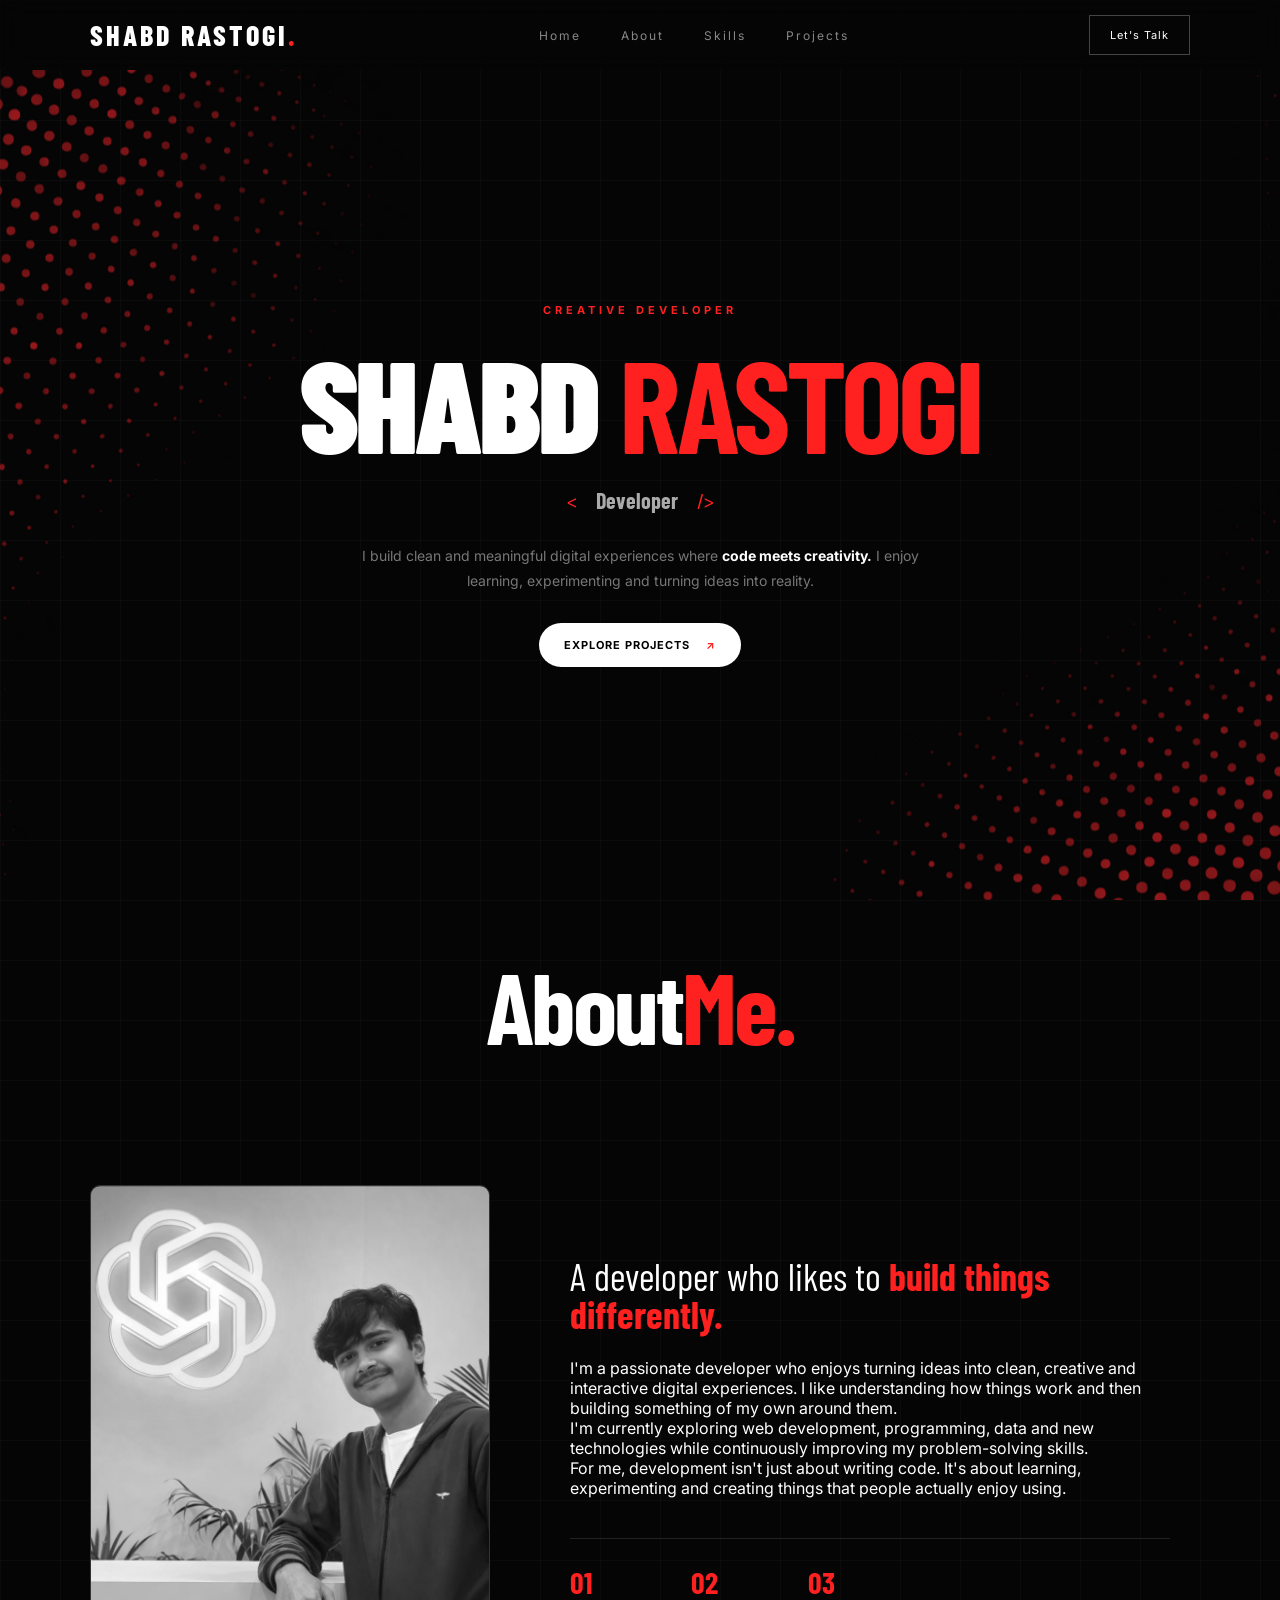
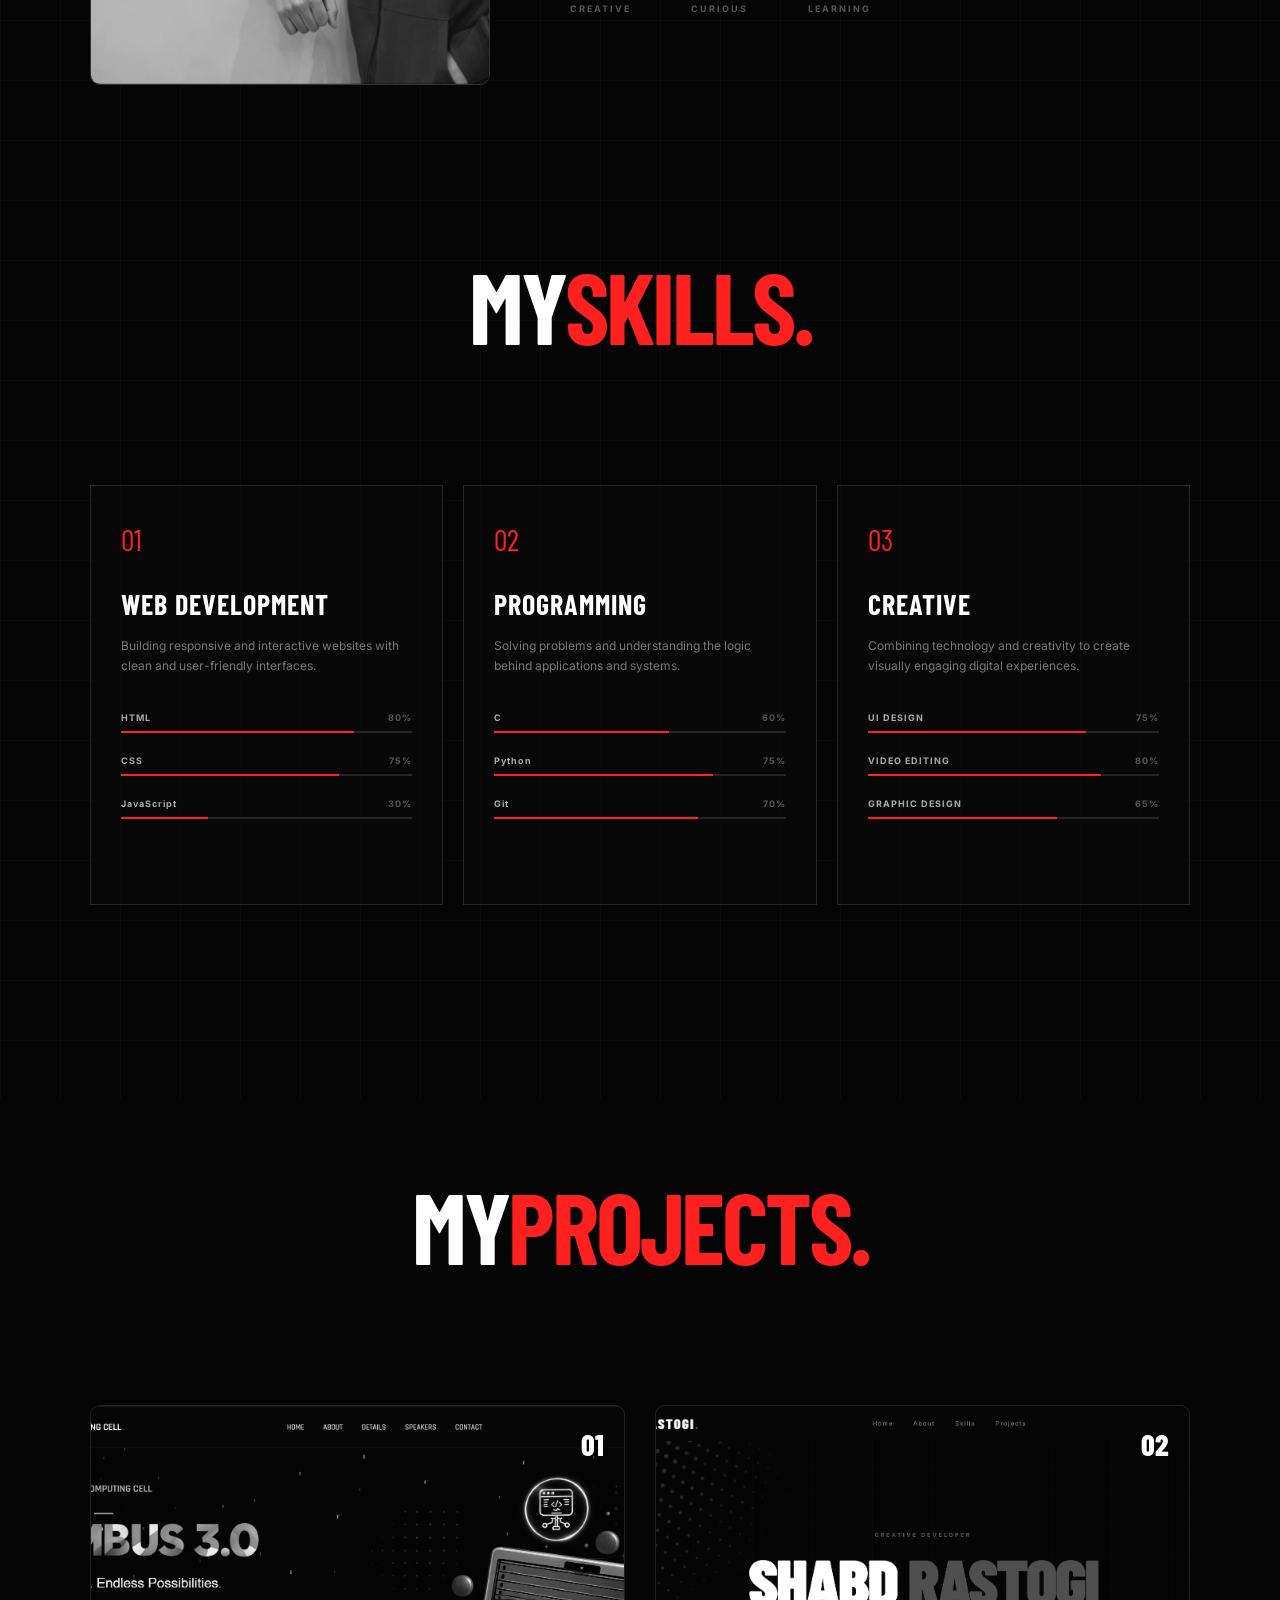
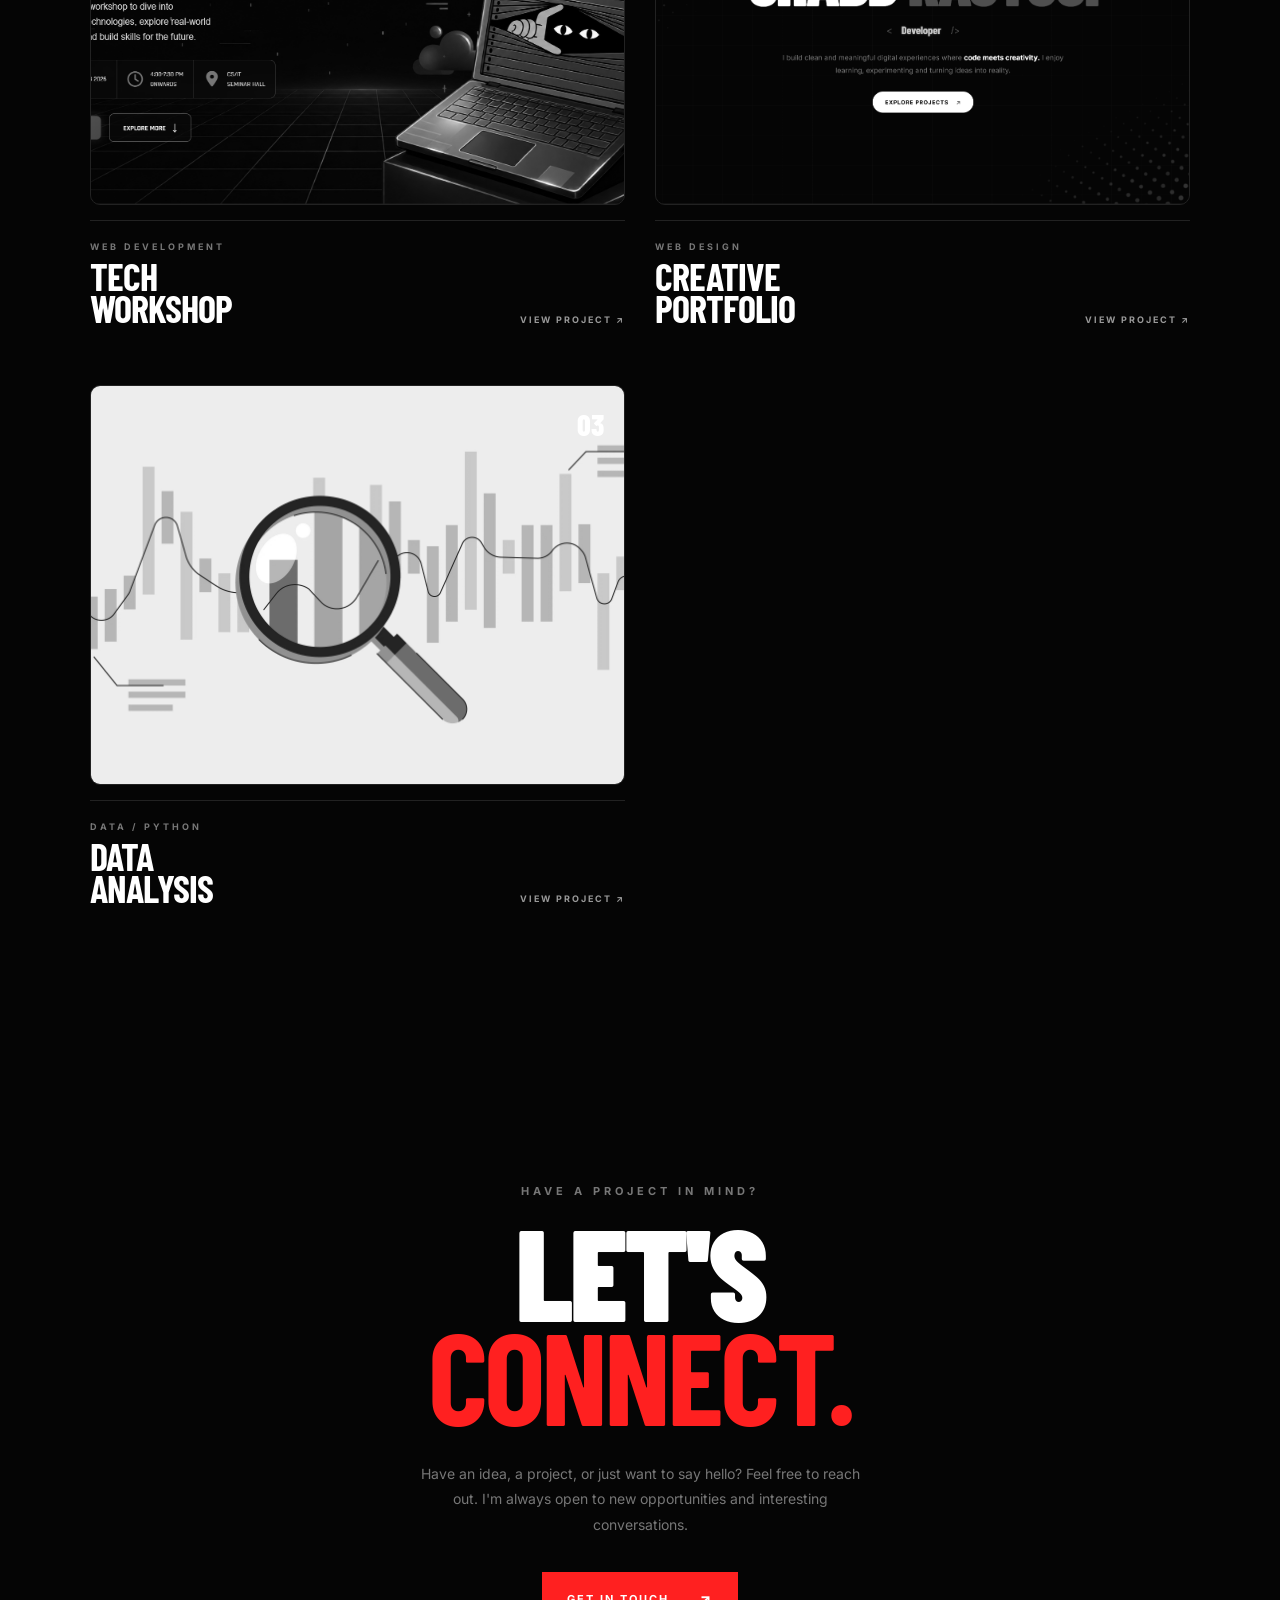
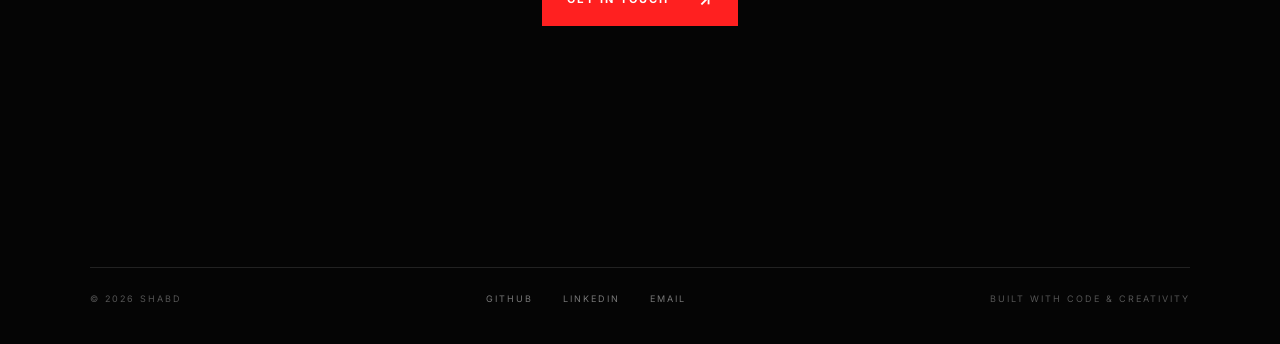
==== index.html @ fca414eb "Fix index filename" ====
<!doctype html>
<html lang="en">
  <head>
    <meta charset="UTF-8" />
    <meta name="viewport" content="width=device-width, initial-scale=1.0" />
    <title>Shabd | Portfolio</title>
    <link rel="preconnect" href="https://fonts.googleapis.com" />
    <link rel="preconnect" href="https://fonts.gstatic.com" crossorigin />
    <link
      href="https://fonts.googleapis.com/css2?family=Barlow+Condensed:wght@400;500;600;700;800;900&family=Inter:wght@400;500;600;700&display=swap"
      rel="stylesheet"
    />
    <link rel="stylesheet" href="style.css" />
  </head>
  <body>
    <header class="navbar">
      <a href="#" class="logo">SHABD RASTOGI<span>.</span></a>

      <nav>
        <a href="#">Home</a>
        <a href="#about">About</a>
        <a href="#skills">Skills</a>
        <a href="#projects">Projects</a>
      </nav>

      <a href="#connect" class="nav-connect-btn">Let's Talk</a>
    </header>

    <section class="hero-section">
      <div class="hero-content">
          <p class="hero-label">CREATIVE DEVELOPER</p>

          <h1>SHABD <b>RASTOGI</b></h1>

          <p class="hero-role">
              <span><</span>
              <b>Developer</b>
              <span>/></span>
          </p>

          <p class="hero-description">
              I build clean and meaningful digital experiences
              where <b>code meets creativity.</b>
              I enjoy learning, experimenting and turning ideas into reality.
          </p>

          <a href="#projects" class="hero-btn">
              EXPLORE PROJECTS
              <span>↗</span>
          </a>
      </div>
    </section>
    <section class="about-section" id="about">
      <div class="section-header">
        <h2>About<br /><b>Me.</b></h2>
      </div>
      <div class="about-content">
        <div class="about-image">
          <img src="./Images/aboutimg.jpeg" alt="About Me" />
        </div>
        <div class="about-text">
          <p class="about-heading">
            A developer who likes to
            <b>build things differently.</b>
          </p>

          <p>
            I'm a passionate developer who enjoys turning ideas into clean,
            creative and interactive digital experiences. I like understanding
            how things work and then building something of my own around them.
          </p>
          <p>
            I'm currently exploring web development, programming, data and new
            technologies while continuously improving my problem-solving skills.
          </p>
          <p>
            For me, development isn't just about writing code. It's about
            learning, experimenting and creating things that people actually
            enjoy using.
          </p>
          <div class="about-personality">
            <div>
              <h3>01</h3>
              <p>CREATIVE</p>
            </div>

            <div>
              <h3>02</h3>
              <p>CURIOUS</p>
            </div>
            <div>
              <h3>03</h3>
              <p>LEARNING</p>
            </div>
          </div>
        </div>
      </div>
    </section>
    <section class="skills-section" id="skills">
      <div class="section-header">
        <h2>MY<b>SKILLS.</b></h2>
      </div>

      <div class="skills-content">
        <div class="skill-card">
          <div class="skill-number">01</div>
          <h3>WEB DEVELOPMENT</h3>
          <p>
            Building responsive and interactive websites with clean and
            user-friendly interfaces.
          </p>

          <div class="skill">
            <div class="skill-name">
              <span>HTML</span>
              <span>80%</span>
            </div>
            <div class="skill-line">
              <span style="width: 80%"></span>
            </div>
          </div>

          <div class="skill">
            <div class="skill-name">
              <span>CSS</span>
              <span>75%</span>
            </div>
            <div class="skill-line">
              <span style="width: 75%"></span>
            </div>
          </div>

          <div class="skill">
            <div class="skill-name">
              <span>JavaScript</span>
              <span>30%</span>
            </div>
            <div class="skill-line">
              <span style="width: 30%"></span>
            </div>
          </div>
        </div>

        <div class="skill-card">
          <div class="skill-number">02</div>
          <h3>PROGRAMMING</h3>
          <p>
            Solving problems and understanding the logic behind applications and
            systems.
          </p>

          <div class="skill">
            <div class="skill-name">
              <span>C</span>
              <span>60%</span>
            </div>
            <div class="skill-line">
              <span style="width: 60%"></span>
            </div>
          </div>

          <div class="skill">
            <div class="skill-name">
              <span>Python</span>
              <span>75%</span>
            </div>
            <div class="skill-line">
              <span style="width: 75%"></span>
            </div>
          </div>

          <div class="skill">
            <div class="skill-name">
              <span>Git</span>
              <span>70%</span>
            </div>
            <div class="skill-line">
              <span style="width: 70%"></span>
            </div>
          </div>
        </div>

        <div class="skill-card">
          <div class="skill-number">03</div>
          <h3>CREATIVE</h3>
          <p>
            Combining technology and creativity to create visually engaging
            digital experiences.
          </p>

          <div class="skill">
            <div class="skill-name">
              <span>UI DESIGN</span>
              <span>75%</span>
            </div>
            <div class="skill-line">
              <span style="width: 75%"></span>
            </div>
          </div>

          <div class="skill">
            <div class="skill-name">
              <span>VIDEO EDITING</span>
              <span>80%</span>
            </div>
            <div class="skill-line">
              <span style="width: 80%"></span>
            </div>
          </div>

          <div class="skill">
            <div class="skill-name">
              <span>GRAPHIC DESIGN</span>
              <span>65%</span>
            </div>
            <div class="skill-line">
              <span style="width: 65%"></span>
            </div>
          </div>
        </div>
      </div>
    </section>

    <section class="projects-section" id="projects">
      <div class="section-header">
        <h2>MY<br /><b>PROJECTS.</b></h2>
      </div>

      <div class="projects-content">
        <div class="project-card">
          <div class="project-image">
            <img src="./Images/tech-workshop.png" alt="Project 1" />
            <span>01</span>
          </div>
          <div class="project-info">
            <div>
              <p>WEB DEVELOPMENT</p>
              <h3>TECH<br />WORKSHOP</h3>
            </div>
            <a
              href="https://github.com/ShabdRastogi/NimbusLandingPage"
              target="_blank"
              >VIEW PROJECT ↗</a
            >
          </div>
        </div>

        <div class="project-card">
          <div class="project-image">
            <img src="./Images/Portfolio-website.png" alt="Project 2" />
            <span>02</span>
          </div>
          <div class="project-info">
            <div>
              <p>WEB DESIGN</p>
              <h3>CREATIVE<br />PORTFOLIO</h3>
            </div>
            <a
              href="https://github.com/ShabdRastogi/Portfolio-Landing-Page/tree/main"
              target="_blank"
              >VIEW PROJECT ↗</a
            >
          </div>
        </div>

        <div class="project-card">
          <div class="project-image">
            <img src="./Images/data-analysis.webp" alt="Project 3" />
            <span>03</span>
          </div>
          <div class="project-info">
            <div>
              <p>DATA / PYTHON</p>
              <h3>DATA<br />ANALYSIS</h3>
            </div>
            <a
              href="https://github.com/ShabdRastogi/titanic_dataset_analysis"
              target="_blank"
              >VIEW PROJECT ↗</a
            >
          </div>
        </div>
      </div>
    </section>
    <footer class="connect-section" id="connect">
      <div class="connect-content">
        <p class="connect-small">
          <span></span>
          HAVE A PROJECT IN MIND?
        </p>

        <h2>
          LET'S<br />
          <b>CONNECT.</b>
        </h2>

        <p class="connect-description">
          Have an idea, a project, or just want to say hello? Feel free to reach
          out. I'm always open to new opportunities and interesting
          conversations.
        </p>

        <a href="mailto:yourmail@gmail.com" class="connect-btn">
          GET IN TOUCH
          <span>↗</span>
        </a>
      </div>
      <div class="connect-footer">
        <p>© 2026 SHABD</p>

        <div>
          <a
            href="https://github.com/shabdrastogi"
            target="_blank"
            rel="noopener noreferrer"
            >GITHUB</a
          >
          <a
            href="https://www.linkedin.com/shabdrastogi"
            target="_blank"
            rel="noopener noreferrer"
            >LINKEDIN</a
          >
          <a href="mailto:shabdrastogi76@gmail.com">EMAIL</a>
        </div>

        <p>BUILT WITH CODE & CREATIVITY</p>
      </div>
    </footer>
  </body>
</html>
---- style.css ----
* {
    margin: 0;
    padding: 0;
    box-sizing: border-box;
    scroll-behavior: smooth;
}

body {
    
    color: white;
    font-family: "Inter", sans-serif;
    background-color: #050505;
    background-image:
        linear-gradient(rgba(255, 255, 255, 0.025) 1px, transparent 1px),
        linear-gradient(90deg, rgba(255, 255, 255, 0.025) 1px, transparent 1px);
    background-size: 60px 60px;
}


a {
    text-decoration: none;
    color: white;
}

.navbar {
    width: 100%;
    height: 70px;
    padding: 0 7%;
    display: flex;
    align-items: center;
    justify-content: space-between;
    position:sticky;
    top: 0;
    left: 0;
    z-index: 10;
    background-color: rgba(5, 5, 5, 0.6);
    backdrop-filter: blur(12px);
}

.logo {
    color: white;
    font-family: "Barlow Condensed", sans-serif;
    font-size: 28px;
    font-weight: 800;
    letter-spacing: 3px;
    transition: 0.2s;
}

.logo:hover {
    color: #ff2020;
    transform: scale(1.02);
}

.logo span {
    color: #ff2020;
    transform: scale(1.02);
    transition: 0.2s;
}


.logo:hover span {
    color: white;
    transform: scale(1.02);
}

nav {
    display: flex;
    gap: 40px;
}

nav a {
    color: #888;
    font-size: 12px;
    letter-spacing: 2px;
    transition: 0.3s;
}

nav a:hover{
    color: white;
}

.nav-connect-btn {
    padding: 12px 20px;
    border: 1px solid #444;
    font-size: 11px;
    letter-spacing: 1px;
    transition: 0.3s;
}

.nav-connect-btn:hover {
    background-color: #ff2020;
    border-color: #ff2020;
}

.hero-section {
    height: calc(100vh - 70px);
    min-height: 600px;
    display: flex;
    align-items: center;
    justify-content: center;
    text-align: center;
    background-image: url('./Images/background-dotted.png');
    background-position: center;
}

.hero-content {
    width: 90%;
    max-width: 900px;
}

.hero-label {
    color: #ff2020;
    font-size: 11px;
    font-weight: bold;
    letter-spacing: 4px;
    margin-bottom: 20px;
}

.hero-content h1 {
    font-family: "Barlow Condensed", sans-serif;
    font-size: 130px;
    font-weight: 900;
    line-height: 1;
    letter-spacing: -4px;
    color: white;
}
.hero-content h1 b {
    color: #ff2020;
}
.hero-role {
    margin-top: 20px;
    color: #aaa;
    font-family: "Barlow Condensed", sans-serif;
    font-size: 22px;
}

.hero-role span {
    color: #ff2020;
    margin: 0 15px;
}

.hero-description {
    max-width: 600px;
    margin: 30px auto 0;
    color: #777;
    font-size: 14px;
    line-height: 1.8;
}

.hero-description b {
    color: white;
}

.hero-btn {
    display: inline-block;
    margin-top: 30px;
    padding: 15px 25px;
    background-color: white;
    color: black;
    border-radius: 25px;
    font-size: 11px;
    font-weight: bold;
    letter-spacing: 1px;
    transition: 0.3s;
}

.hero-btn span {
    margin-left: 12px;
    color: #ff2020;
}

.hero-btn:hover {
    background-color: #ff2020;
    color: white;
    transform: translateY(-3px);
}

.hero-btn:hover span {
    color: white;
}

.section-header {
    position: relative;
    z-index: 2;
    margin-bottom: 70px;
    display: flex;
    align-items: center;
    justify-content: center;
    top: -70px;

}
.section-header p {
    color: #888;
    font-size: 10px;
    font-weight: bold;
    letter-spacing: 4px;
    
    gap: 12px;
}
.section-header h2 {
    font-family: "Barlow Condensed", sans-serif;
    font-size: 100px;
    line-height: 0.8;
    margin-top: 15px;
    letter-spacing: -3px;
    display: flex;
    justify-content: center;
    align-items: space-around;
}

.section-header h2 b {
    color: #ff2020;
}
.about-section {
    
    height: 100vh;
    padding: 120px 7%;
    position: relative;
    overflow: hidden;
}





.about-content {
    max-width: 1100px;
    margin: 0 auto;
    display: flex;
    align-items: center;
    gap: 80px;
    position: relative;
    z-index: 2;
    

}

.about-image {
    width: 400px;
    height: 500px;
    flex-shrink: 0;
    overflow: hidden;
    border: 1px solid #333;
    border-radius: 10px;
}

.about-image img {
    width: 100%;
    height: 100%;
    object-fit: cover;
    
    filter: grayscale(100%);
    transition: 0.5s;
}

.about-image img:hover {
    filter: grayscale(0%);
    
    transform: scale(1.03);
}

.about-text {
    max-width: 600px;
}

.about-heading {
    color: white;
    font-family: "Barlow Condensed", sans-serif;
    font-size: 38px;
    line-height: 1;
    margin-bottom: 25px;
}

.about-heading b {
    color: #ff2020;
}
.about-personality {
    display: flex;
    gap: 60px;
    margin-top: 40px;
    padding-top: 25px;
    border-top: 1px solid #222;
}

.about-personality h3 {
    color: #ff2020;
    font-family: "Barlow Condensed", sans-serif;
    font-size: 30px;
}

.about-personality p {
    color: #555;
    font-size: 9px;
    font-weight: bold;
    letter-spacing: 2px;
    margin-top: 3px;
}

.skills-section {
    min-height: 100vh;
    padding: 120px 7%;
    position: relative;
    overflow: hidden;
}
.skills-content {
    max-width: 1200px;
    margin: 0 auto;
    display: grid;
    grid-template-columns: repeat(3, 1fr);
    gap: 20px;
    position: relative;
    z-index: 2;
}

.skill-card {
    min-height: 420px;
    padding: 35px 30px;
    border: 1px solid #252525;
    background-color: rgba(10, 10, 10, 0.7);
    transition: 0.3s;
}

.skill-card:hover {
    border-color: #ff2020;
    transform: translateY(-8px);
}

.skill-number {
    color: #ff2020;
    font-family: "Barlow Condensed", sans-serif;
    font-size: 30px;
    margin-bottom: 30px;
}

.skill-card h3 {
    font-family: "Barlow Condensed", sans-serif;
    font-size: 28px;
    letter-spacing: 1px;
    margin-bottom: 15px;
}

.skill-card p {
    color: #777;
    font-size: 12px;
    line-height: 1.7;
    margin-bottom: 35px;
}

.skill {
    margin-bottom: 22px;
}

.skill-name {
    display: flex;
    justify-content: space-between;
    color: #aaa;
    font-size: 9px;
    font-weight: bold;
    letter-spacing: 1px;
    margin-bottom: 8px;
}

.skill-name span:last-child {
    color: #555;
}

.skill-line {
    width: 100%;
    height: 2px;
    background-color: #252525;
}

.skill-line span {
    display: block;
    height: 100%;
    background-color: #ff2020;
}
.projects-section {
    min-height: 100vh;
    padding: 140px 7%;
    position: relative;
    overflow: hidden;
    background-color: #050505;
}

.projects-content {
    position: relative;
    z-index: 1;
    display: grid;
    grid-template-columns: repeat(2, 1fr);
    gap: 60px 30px;
}

.project-card {
    position: relative;
}

.project-image {
    height: 400px;
    position: relative;
    overflow: hidden;
    background-color: #111;
    border: 1px solid #222;
    border-radius: 10px;
}

.project-image img {
    width: 100%;
    height: 100%;
    object-fit: cover;
    filter: grayscale(100%);
    transition: 0.5s;
}

.project-image span {
    position: absolute;
    top: 20px;
    right: 20px;
    color: white;
    font-family: "Barlow Condensed", sans-serif;
    font-size: 30px;
    font-weight: 800;
    z-index: 2;
}

.project-card:hover .project-image img {
    filter: grayscale(0%);
    transform: scale(1.05);
}

.project-card:hover .project-image {
    border-color: #ff2020;
}

.project-info {
    display: flex;
    justify-content: space-between;
    align-items: flex-end;
    padding-top: 20px;
    border-top: 1px solid #222;
    margin-top: 15px;
}

.project-info p {
    color: #777;
    font-size: 9px;
    font-weight: bold;
    letter-spacing: 3px;
    margin-bottom: 8px;
}

.project-info h3 {
    font-family: "Barlow Condensed", sans-serif;
    font-size: 38px;
    line-height: 0.85;
    letter-spacing: -1px;
}

.project-info a {
    color: #999;
    font-size: 9px;
    font-weight: bold;
    letter-spacing: 2px;
    transition: 0.3s;
}

.project-info a:hover {
    color: #ff2020;
}

.connect-section {
    min-height: 100vh;
    padding: 140px 7% 40px;
    position: relative;
    overflow: hidden;
    background-color: #050505;
    display: flex;
    flex-direction: column;
    justify-content: space-between;
    align-items: center;
    text-align: center;
}

.connect-content {
    position: relative;
    z-index: 2;
    max-width: 800px;
}

.connect-small {
    color: #777;
    font-size: 11px;
    font-weight: bold;
    letter-spacing: 4px;
    margin-bottom: 20px;
}



.connect-content h2 {
    font-family: "Barlow Condensed", sans-serif;
    font-size: 130px;
    font-weight: 900;
    line-height: 0.8;
    letter-spacing: -4px;
}

.connect-content h2 b {
    color: #ff2020;
}

.connect-description {
    width: 450px;
    color: #777;
    font-size: 14px;
    line-height: 1.8;
    margin-top: 35px;
}

.connect-btn {
    display: inline-flex;
    align-items: center;
    margin-top: 35px;
    padding: 17px 25px;
    background-color: #ff2020;
    color: white;
    font-size: 11px;
    font-weight: bold;
    letter-spacing: 2px;
    transition: 0.3s;
}

.connect-btn span {
    margin-left: 30px;
    font-size: 16px;
}

.connect-btn:hover {
    background-color: white;
    color: black;
    transform: translateY(-5px);
}
.connect-footer {
    width: 100%;
    position: relative;
    z-index: 2;
    display: flex;
    justify-content: space-between;
    align-items: center;
    padding-top: 25px;
    border-top: 1px solid #222;
    color: #555;
    font-size: 9px;
    letter-spacing: 2px;
}

.connect-footer div {
    display: flex;
    gap: 30px;
}

.connect-footer a {
    color: #777;
    transition: 0.3s;
}

.connect-footer a:hover {
    color: #ff2020;
}



@media (max-width: 1000px) {
    .navbar {
        padding: 0 5%;
    }

    nav {
        gap: 20px;
    }

    .hero-content h1 {
        font-size: 100px;
    }

    .about-content {
        gap: 40px;
    }

    .about-image {
        width: 320px;
        height: 430px;
    }

    .skills-content {
        grid-template-columns: repeat(2, 1fr);
    }

    .skill-card:last-child {
        grid-column: 1 / 3;
    }

    .project-image {
        height: 350px;
    }

    .connect-content h2 {
        font-size: 100px;
    }
}

@media (max-width: 750px) {
    .navbar {
        height: 65px;
        padding: 0 5%;
    }

    .logo {
        font-size: 22px;
        letter-spacing: 2px;
    }

    nav {
        display: none;
    }

    .nav-connect-btn {
        padding: 10px 15px;
    }

    .hero-section {
        height: calc(100vh - 65px);
        min-height: 550px;
        padding: 40px 20px;
    }

    .hero-content {
        width: 100%;
    }

    .hero-label {
        font-size: 9px;
        letter-spacing: 3px;
    }

    .hero-content h1 {
        font-size: 75px;
        letter-spacing: -3px;
    }

    .hero-role {
        font-size: 19px;
    }

    .hero-role span {
        margin: 0 8px;
    }

    .hero-description {
        width: 90%;
        font-size: 12px;
    }

    .section-header {
        top: 0;
        margin-bottom: 50px;
    }

    .section-header h2 {
        font-size: 70px;
    }

    .about-section {
        height: auto;
        min-height: 100vh;
        padding: 100px 7%;
    }

    .about-content {
        flex-direction: column;
        gap: 40px;
    }

    .about-image {
        width: 100%;
        max-width: 450px;
        height: 400px;
    }

    .about-text {
        width: 100%;
    }

    .about-heading {
        font-size: 32px;
    }

    .about-personality {
        gap: 40px;
    }

    .skills-section {
        min-height: auto;
        padding: 100px 7%;
    }

    .skills-content {
        grid-template-columns: 1fr;
    }

    .skill-card:last-child {
        grid-column: auto;
    }

    .skill-card {
        min-height: auto;
    }

    .projects-section {
        min-height: auto;
        padding: 100px 7%;
    }

    .projects-content {
        grid-template-columns: 1fr;
        gap: 50px;
    }

    .project-image {
        height: 350px;
    }

    .project-info {
        flex-direction: column;
        align-items: flex-start;
        gap: 20px;
    }

    .connect-section {
        min-height: 100vh;
        padding: 100px 7% 30px;
    }

    .connect-content {
        width: 100%;
    }

    .connect-content h2 {
        font-size: 80px;
    }

    .connect-description {
        width: 100%;
        max-width: 500px;
    }

    .connect-footer {
        width: 100%;
        flex-direction: column;
        align-items: flex-start;
        gap: 20px;
    }

    .connect-footer div {
        gap: 20px;
    }
}

@media (max-width: 500px) {
    body {
        background-size: 45px 45px;
    }

    .navbar {
        height: 60px;
    }

    .logo {
        font-size: 19px;
    }

    .nav-connect-btn {
        padding: 9px 12px;
        font-size: 9px;
    }

    .hero-section {
        height: calc(100vh - 60px);
        min-height: 500px;
        padding: 30px 15px;
    }

    .hero-label {
        font-size: 8px;
        letter-spacing: 2px;
    }

    .hero-content h1 {
        font-size: 55px;
        letter-spacing: -2px;
    }

    .hero-role {
        font-size: 17px;
    }

    .hero-description {
        font-size: 11px;
        line-height: 1.7;
    }

    .hero-btn {
        padding: 14px 20px;
        font-size: 10px;
    }

    .section-header h2 {
        font-size: 55px;
    }

    .section-header {
        margin-bottom: 40px;
    }

    .about-section,
    .skills-section,
    .projects-section {
        padding: 80px 6%;
    }

    .about-image {
        height: 330px;
    }

    .about-heading {
        font-size: 28px;
    }

    .about-text p {
        font-size: 12px;
        line-height: 1.8;
    }

    .about-personality {
        gap: 25px;
    }

    .skill-card {
        padding: 30px 25px;
    }

    .skill-card h3 {
        font-size: 25px;
    }

    .project-image {
        height: 280px;
    }

    .project-info h3 {
        font-size: 32px;
    }

    .connect-section {
        padding: 80px 6% 25px;
    }

    .connect-content h2 {
        font-size: 60px;
        letter-spacing: -2px;
    }

    .connect-description {
        font-size: 12px;
    }

    .connect-footer {
        font-size: 8px;
    }

    .connect-footer div {
        gap: 15px;
    }
}

.hero-role b {
    color: #aaa;
    animation: developerGlow 2s ease-in-out infinite;
}

@keyframes developerGlow {
    0%, 100% {
        color: #aaa;
        text-shadow: none;
    }
    50% {
        color: white;
        text-shadow: 0 0 12px rgba(254, 253, 253, 0.6);
    }
}
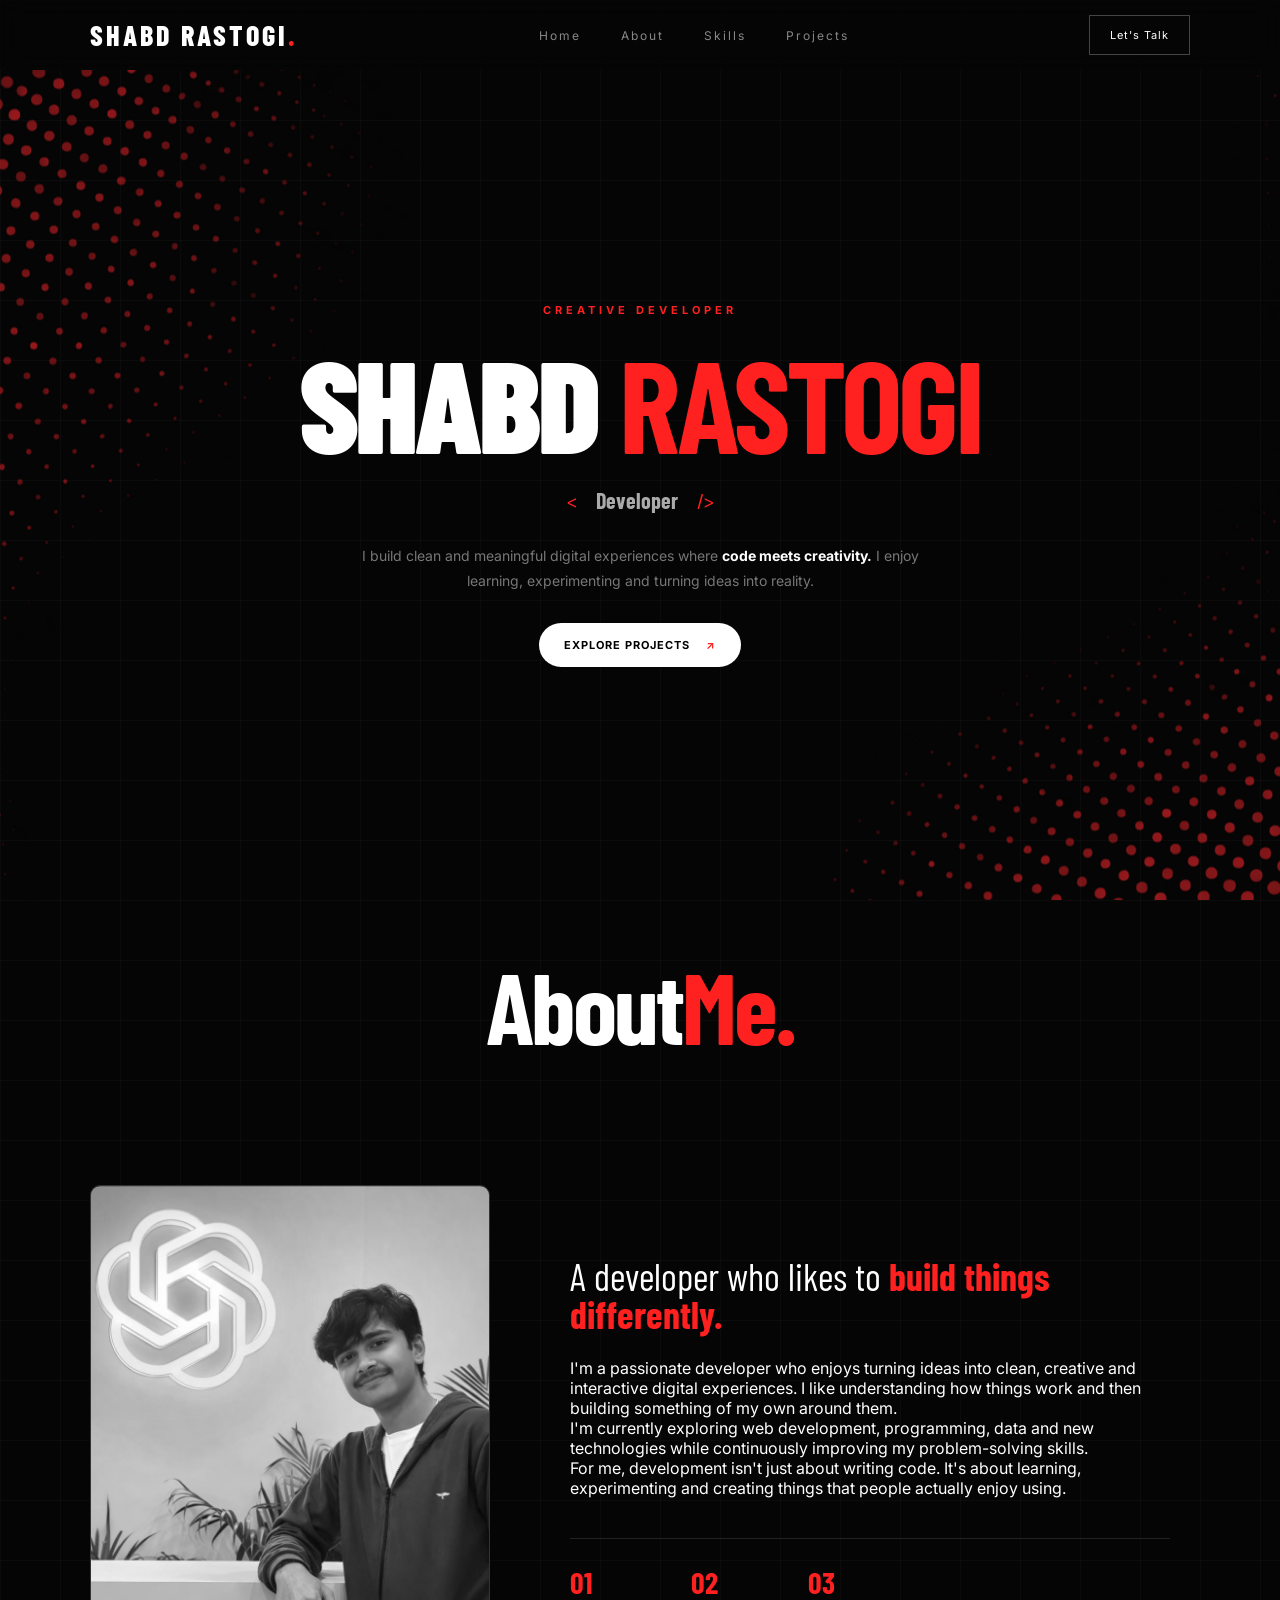
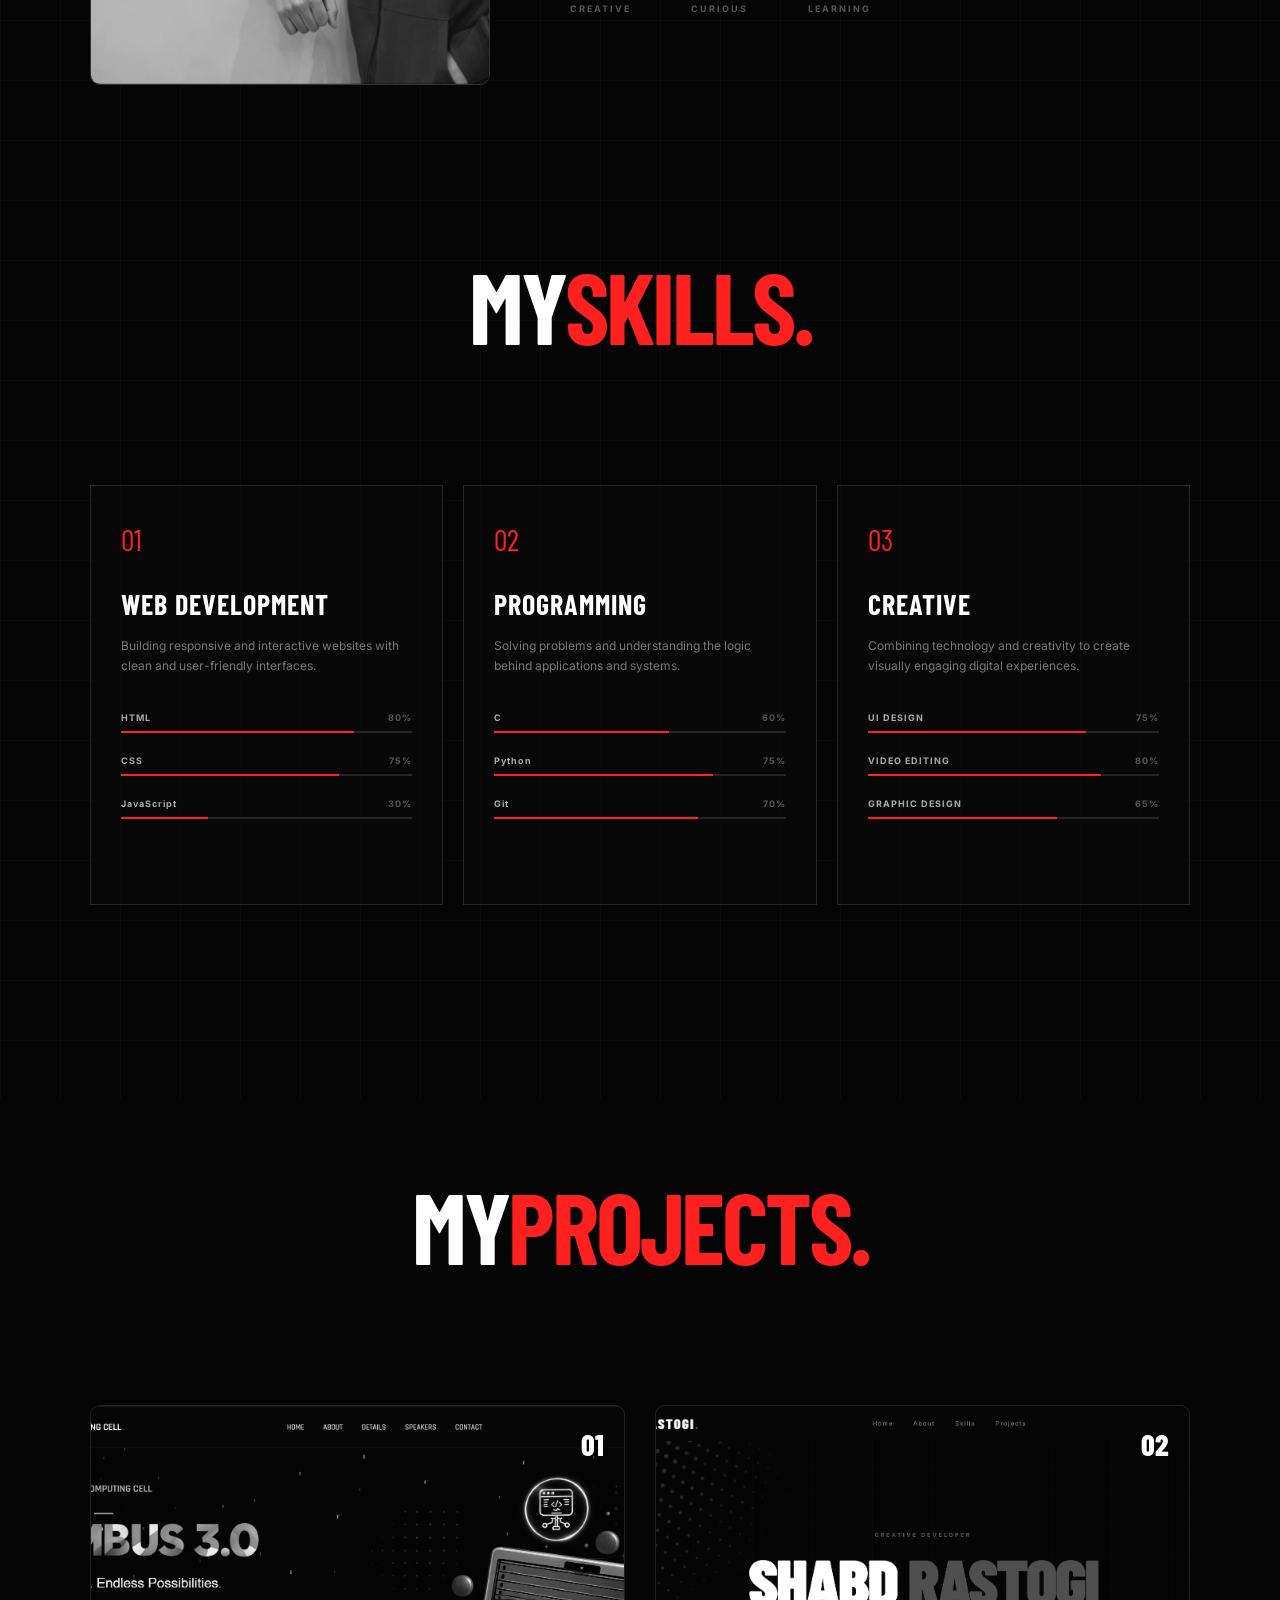
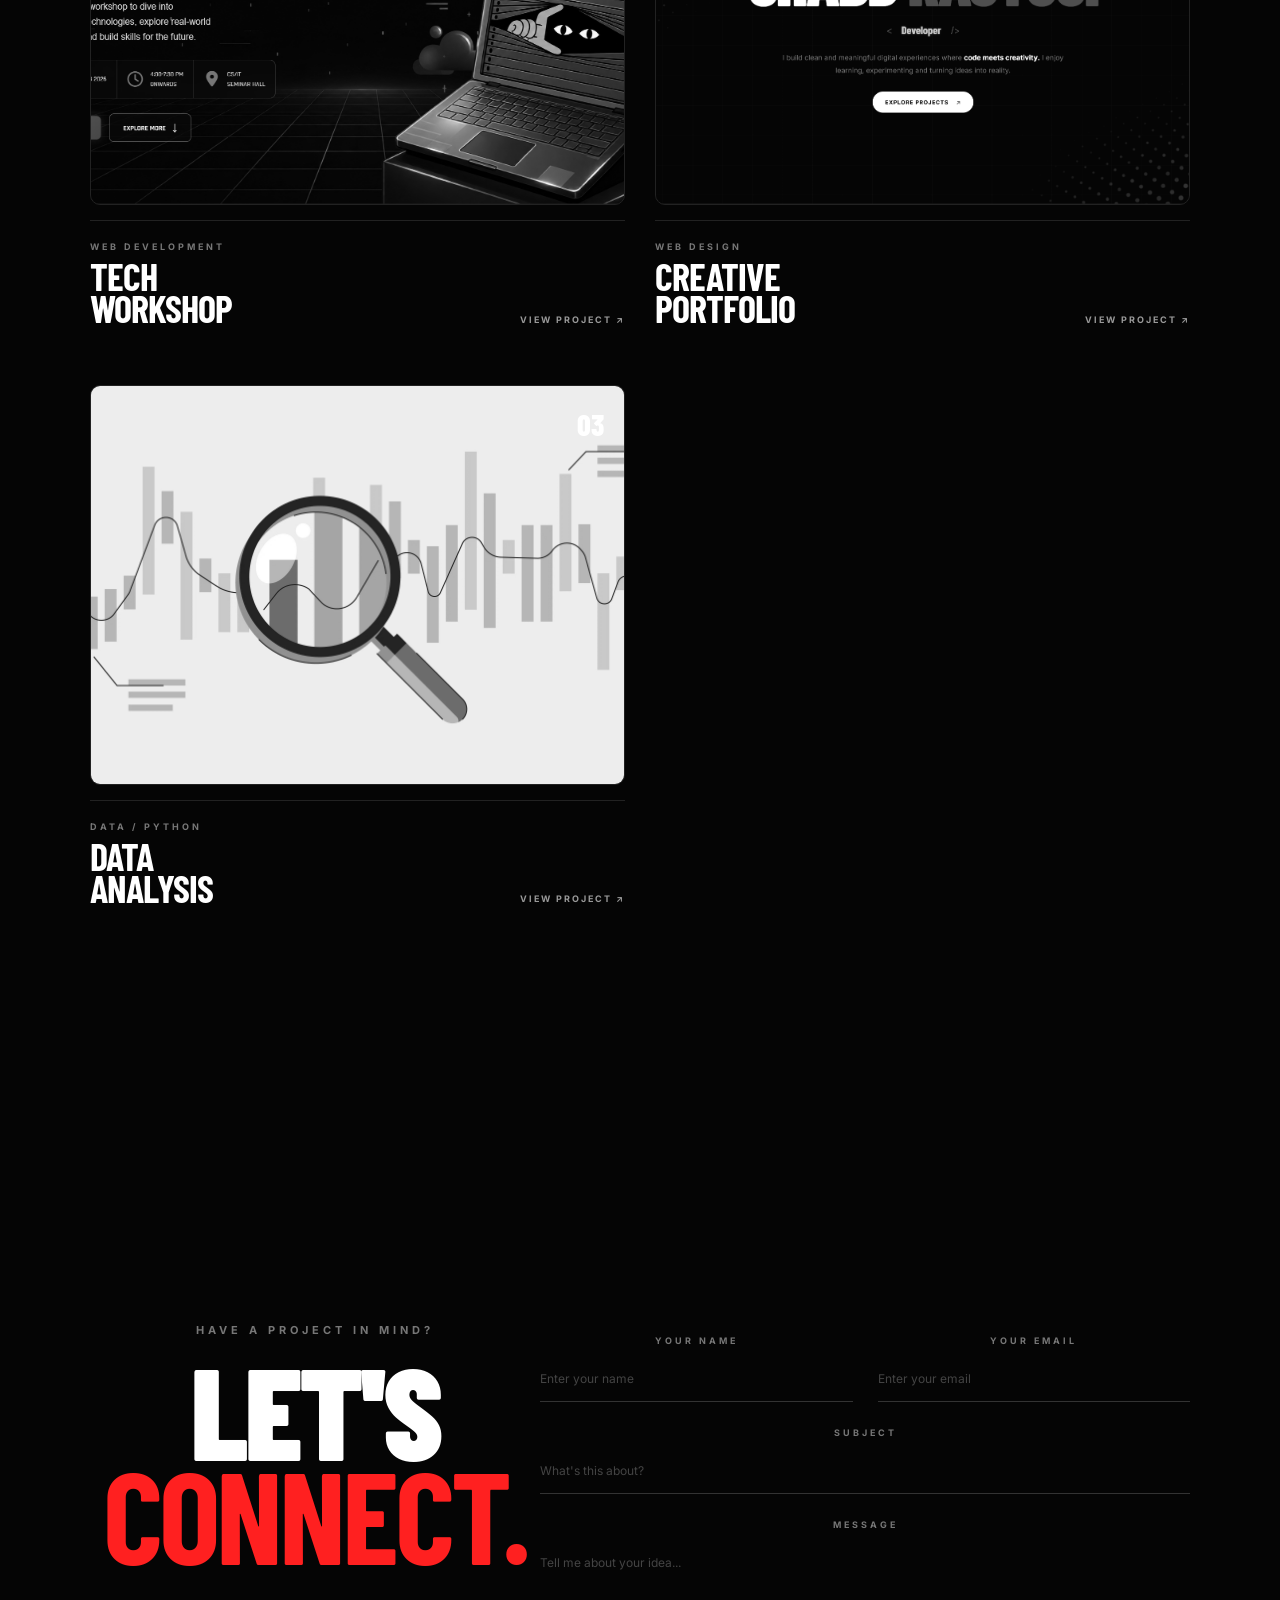
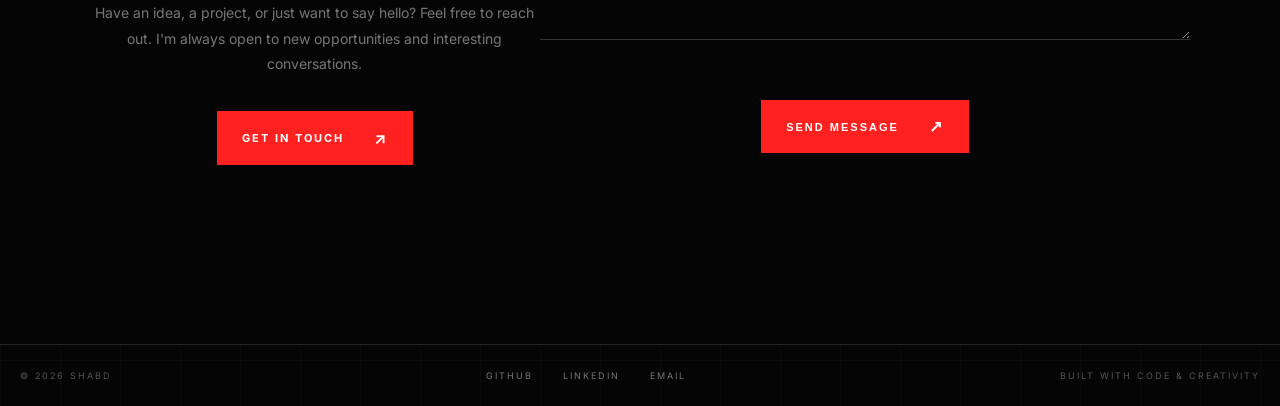
==== commit effe98f9: "contact form" ====
--- a/index.html
+++ b/index.html
@@ -282,7 +282,7 @@
         </div>
       </div>
     </section>
-    <footer class="connect-section" id="connect">
+    <section class="connect-section" id="connect">
       <div class="connect-content">
         <p class="connect-small">
           <span></span>
@@ -300,11 +300,37 @@
           conversations.
         </p>
 
-        <a href="mailto:yourmail@gmail.com" class="connect-btn">
+        <a href="mailto:shabdrastogi76@gmail.com" class="connect-btn">
           GET IN TOUCH
           <span>↗</span>
         </a>
       </div>
+        <form class="contact-form">
+          <div class="form-row">
+              <div class="form-group">
+                  <label for="name">YOUR NAME</label>
+                  <input type="text" id="name" name="name" placeholder="Enter your name" required />
+              </div>
+              <div class="form-group">
+                  <label for="email">YOUR EMAIL</label>
+                  <input type="email" id="email" name="email" placeholder="Enter your email" required />
+              </div>
+          </div>
+          <div class="form-group">
+              <label for="subject">SUBJECT</label>
+              <input type="text" id="subject" name="subject" placeholder="What's this about?" required />
+          </div>
+          <div class="form-group">
+              <label for="message">MESSAGE</label>
+              <textarea id="message" name="message" placeholder="Tell me about your idea..." required></textarea>
+          </div>
+          <button type="submit" class="connect-btn">
+              SEND MESSAGE
+              <span>↗</span>
+          </button>
+        </form>
+    </section>
+    <footer>
       <div class="connect-footer">
         <p>© 2026 SHABD</p>
 
@@ -316,7 +342,7 @@
             >GITHUB</a
           >
           <a
-            href="https://www.linkedin.com/shabdrastogi"
+            href="https://www.linkedin.com/in/shabdrastogi?utm_source=share_via&utm_content=profile&utm_medium=member_android"
             target="_blank"
             rel="noopener noreferrer"
             >LINKEDIN</a
--- a/style.css
+++ b/style.css
@@ -475,7 +475,7 @@
     overflow: hidden;
     background-color: #050505;
     display: flex;
-    flex-direction: column;
+    
     justify-content: space-between;
     align-items: center;
     text-align: center;
@@ -540,14 +540,67 @@
     color: black;
     transform: translateY(-5px);
 }
+
+.contact-form {
+    width: 700px;
+    max-width: 100%;
+    
+}
+.form-row {
+    display: grid;
+    grid-template-columns: 1fr 1fr;
+    gap: 25px;
+}
+.form-group {
+    display: flex;
+    flex-direction: column;
+    margin-bottom: 25px;
+}
+.form-group label {
+    color: #777;
+    font-size: 9px;
+    font-weight: bold;
+    letter-spacing: 3px;
+    margin-bottom: 10px;
+}
+.form-group input,
+.form-group textarea {
+    width: 100%;
+    padding: 15px 0;
+    background-color: transparent;
+    border: none;
+    border-bottom: 1px solid #333;
+    outline: none;
+    color: white;
+    font-family: "Inter", sans-serif;
+    font-size: 12px;
+    transition: 0.3s;
+}
+.form-group input::placeholder,
+.form-group textarea::placeholder {
+    color: #444;
+}
+.form-group input:focus,
+.form-group textarea:focus {
+    border-color: #ff2020;
+}
+.form-group textarea {
+    height: 100px;
+    resize: vertical;
+}
+.contact-form .connect-btn {
+    border: none;
+    cursor: pointer;
+}
+
+
+
 .connect-footer {
     width: 100%;
-    position: relative;
-    z-index: 2;
     display: flex;
     justify-content: space-between;
     align-items: center;
-    padding-top: 25px;
+    padding: 25px 20px 25px;
     border-top: 1px solid #222;
     color: #555;
     font-size: 9px;
@@ -561,6 +614,7 @@
 
 .connect-footer a {
     color: #777;
+    text-decoration: none;
     transition: 0.3s;
 }
 
@@ -606,6 +660,9 @@
 
     .connect-content h2 {
         font-size: 100px;
+    }
+    .contact-form{
+        width:38%;
     }
 }
 
@@ -739,6 +796,7 @@
     .connect-section {
         min-height: 100vh;
         padding: 100px 7% 30px;
+        flex-direction: column;
     }
 
     .connect-content {
@@ -754,8 +812,15 @@
         max-width: 500px;
     }
 
+    .contact-form {
+        width: 100%;
+    }
+    .form-row {
+        grid-template-columns: 1fr;
+        gap: 0;
+    }
+
     .connect-footer {
-        width: 100%;
         flex-direction: column;
         align-items: flex-start;
         gap: 20px;
@@ -862,6 +927,7 @@
     }
 
     .connect-section {
+        flex-direction: column;
         padding: 80px 6% 25px;
     }
 
@@ -874,11 +940,20 @@
         font-size: 12px;
     }
 
+    .form-group input,
+    .form-group textarea {
+        font-size: 11px;
+    }
+    .contact-form {
+        margin-top: 35px;
+    }
+
     .connect-footer {
         font-size: 8px;
     }
 
     .connect-footer div {
+        flex-wrap: wrap;
         gap: 15px;
     }
 }
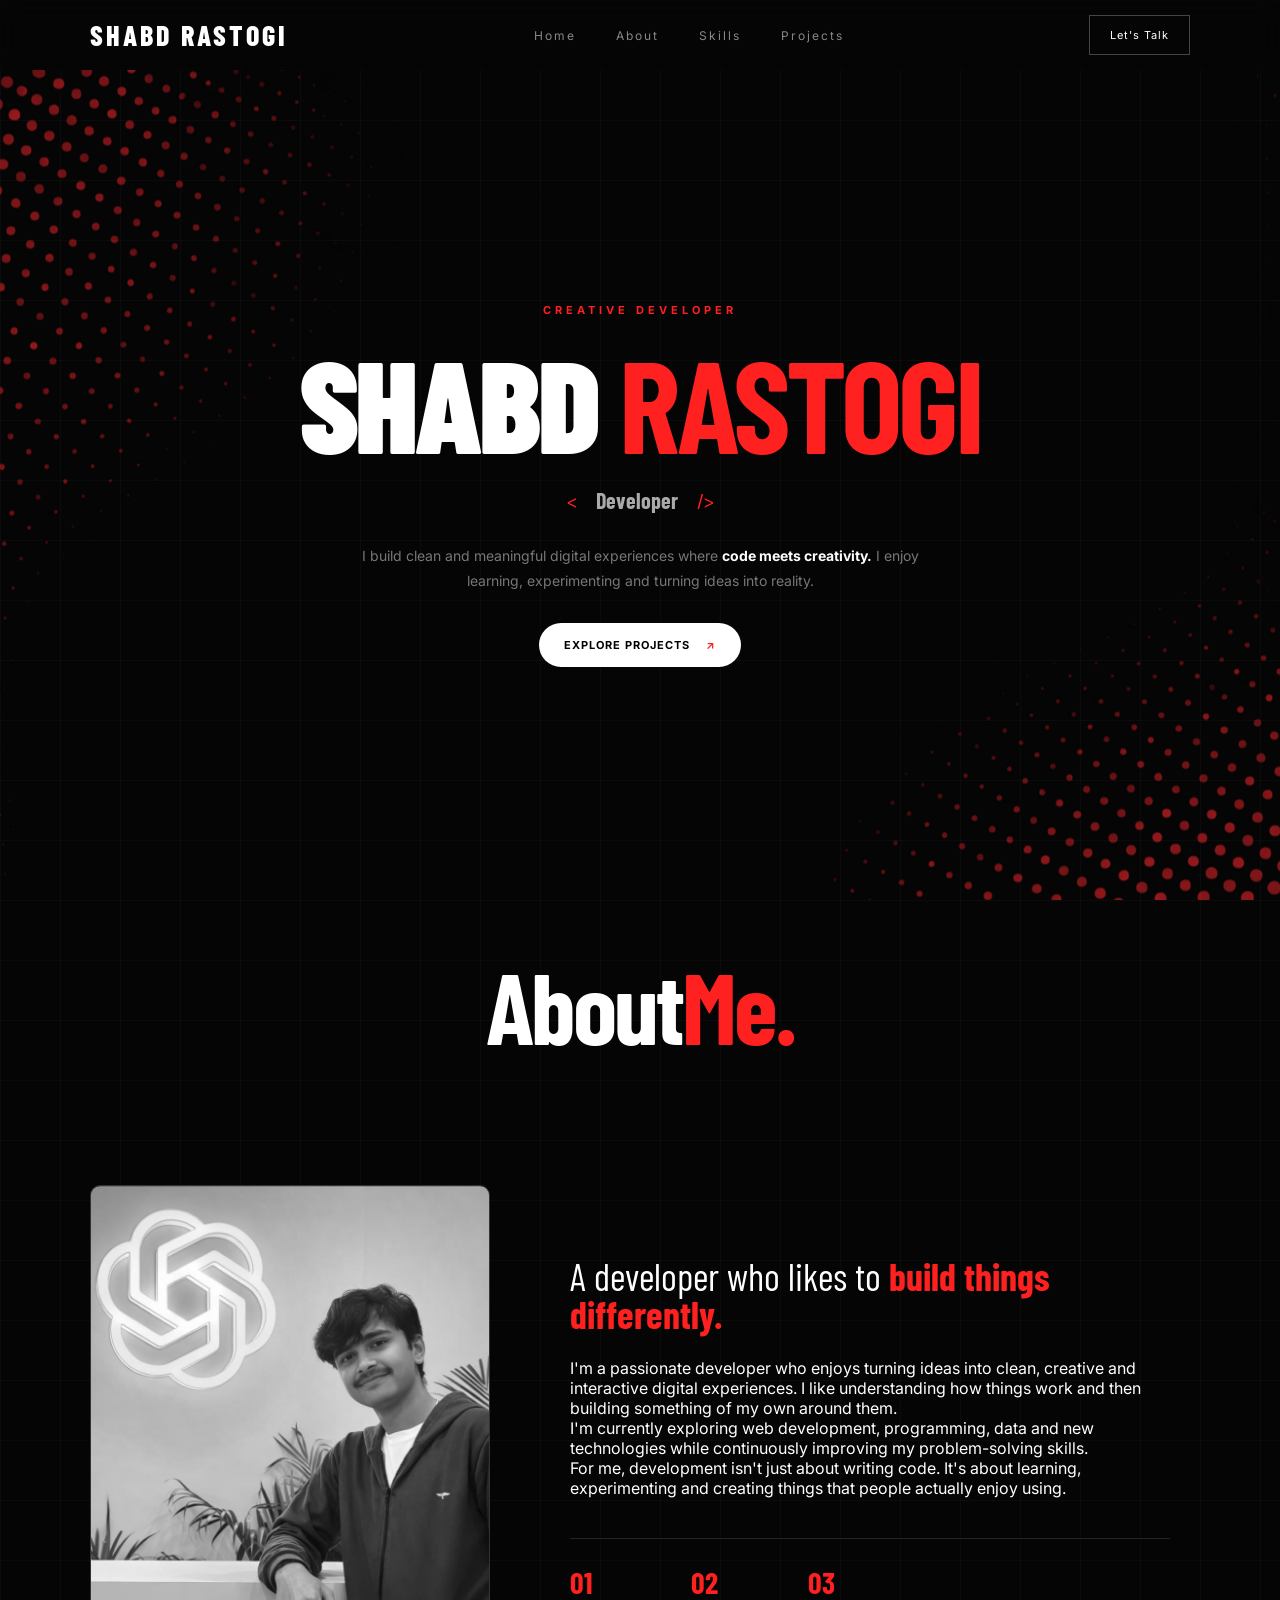
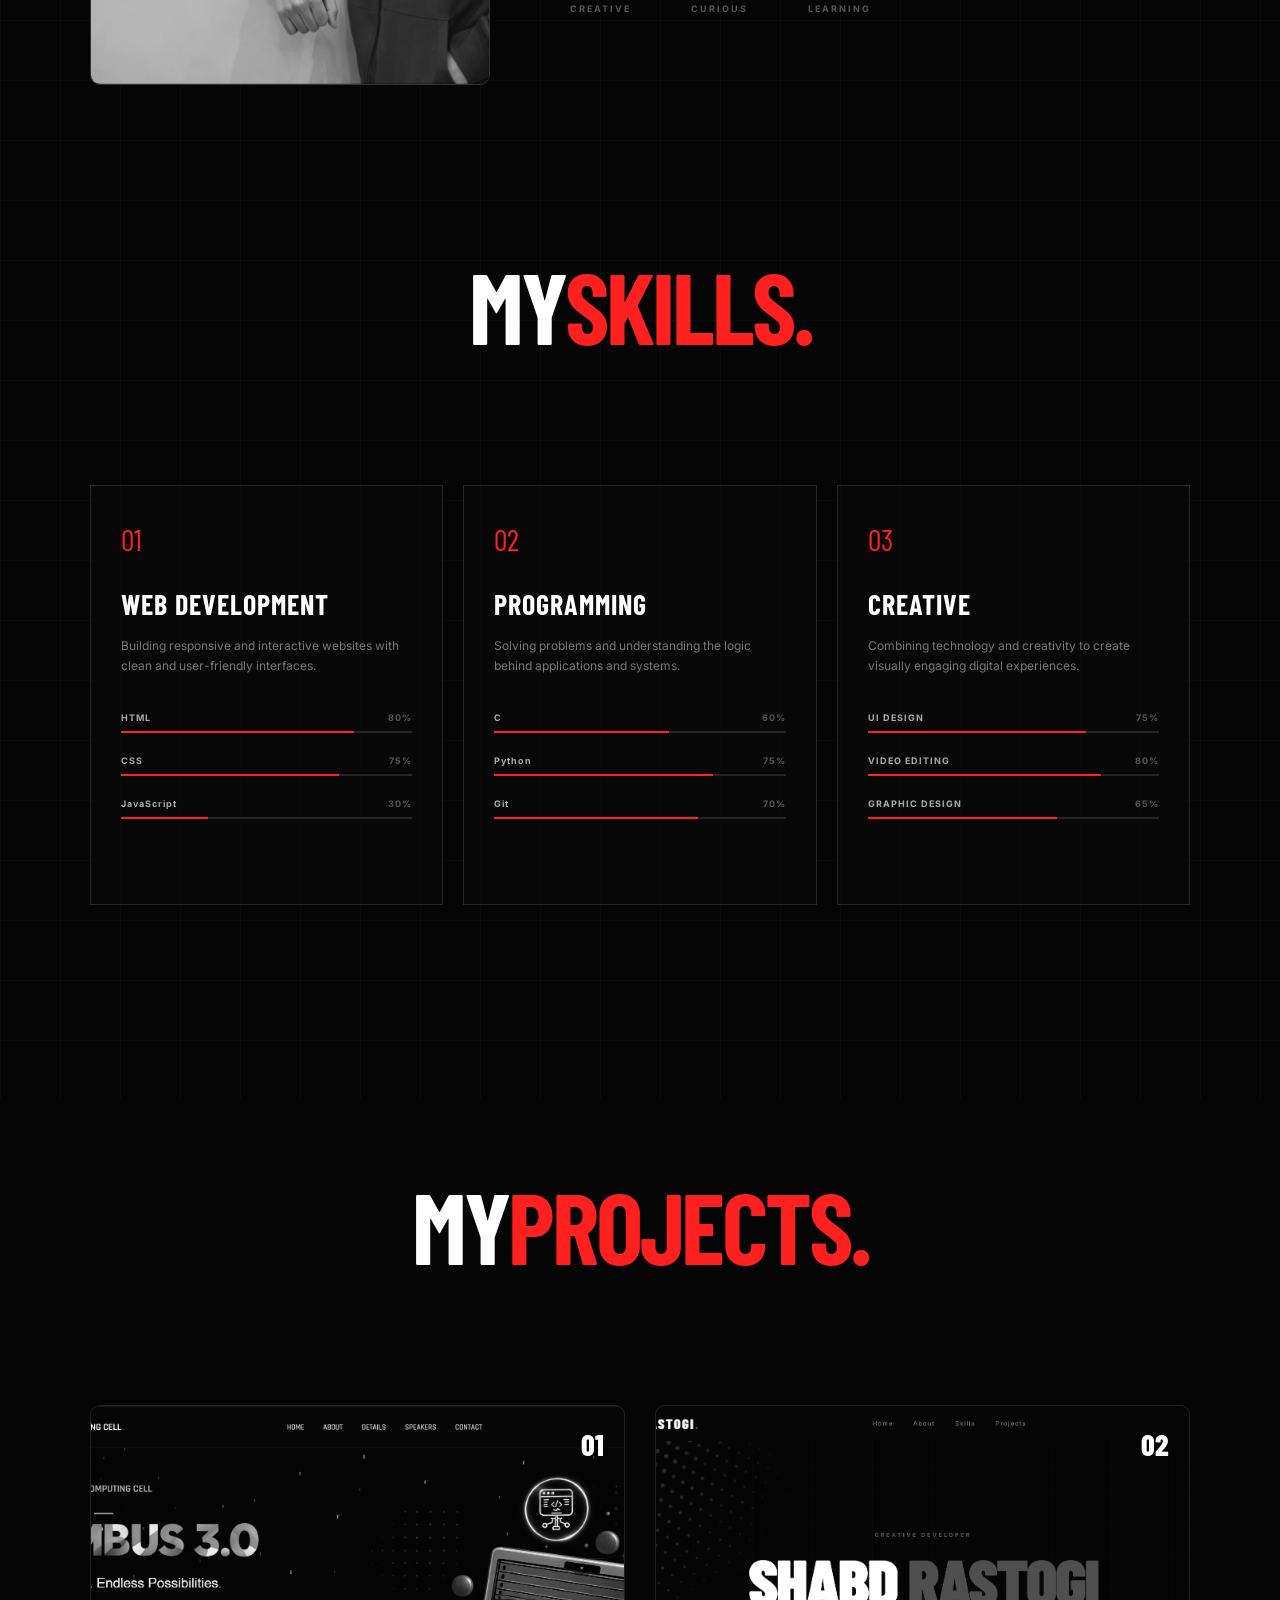
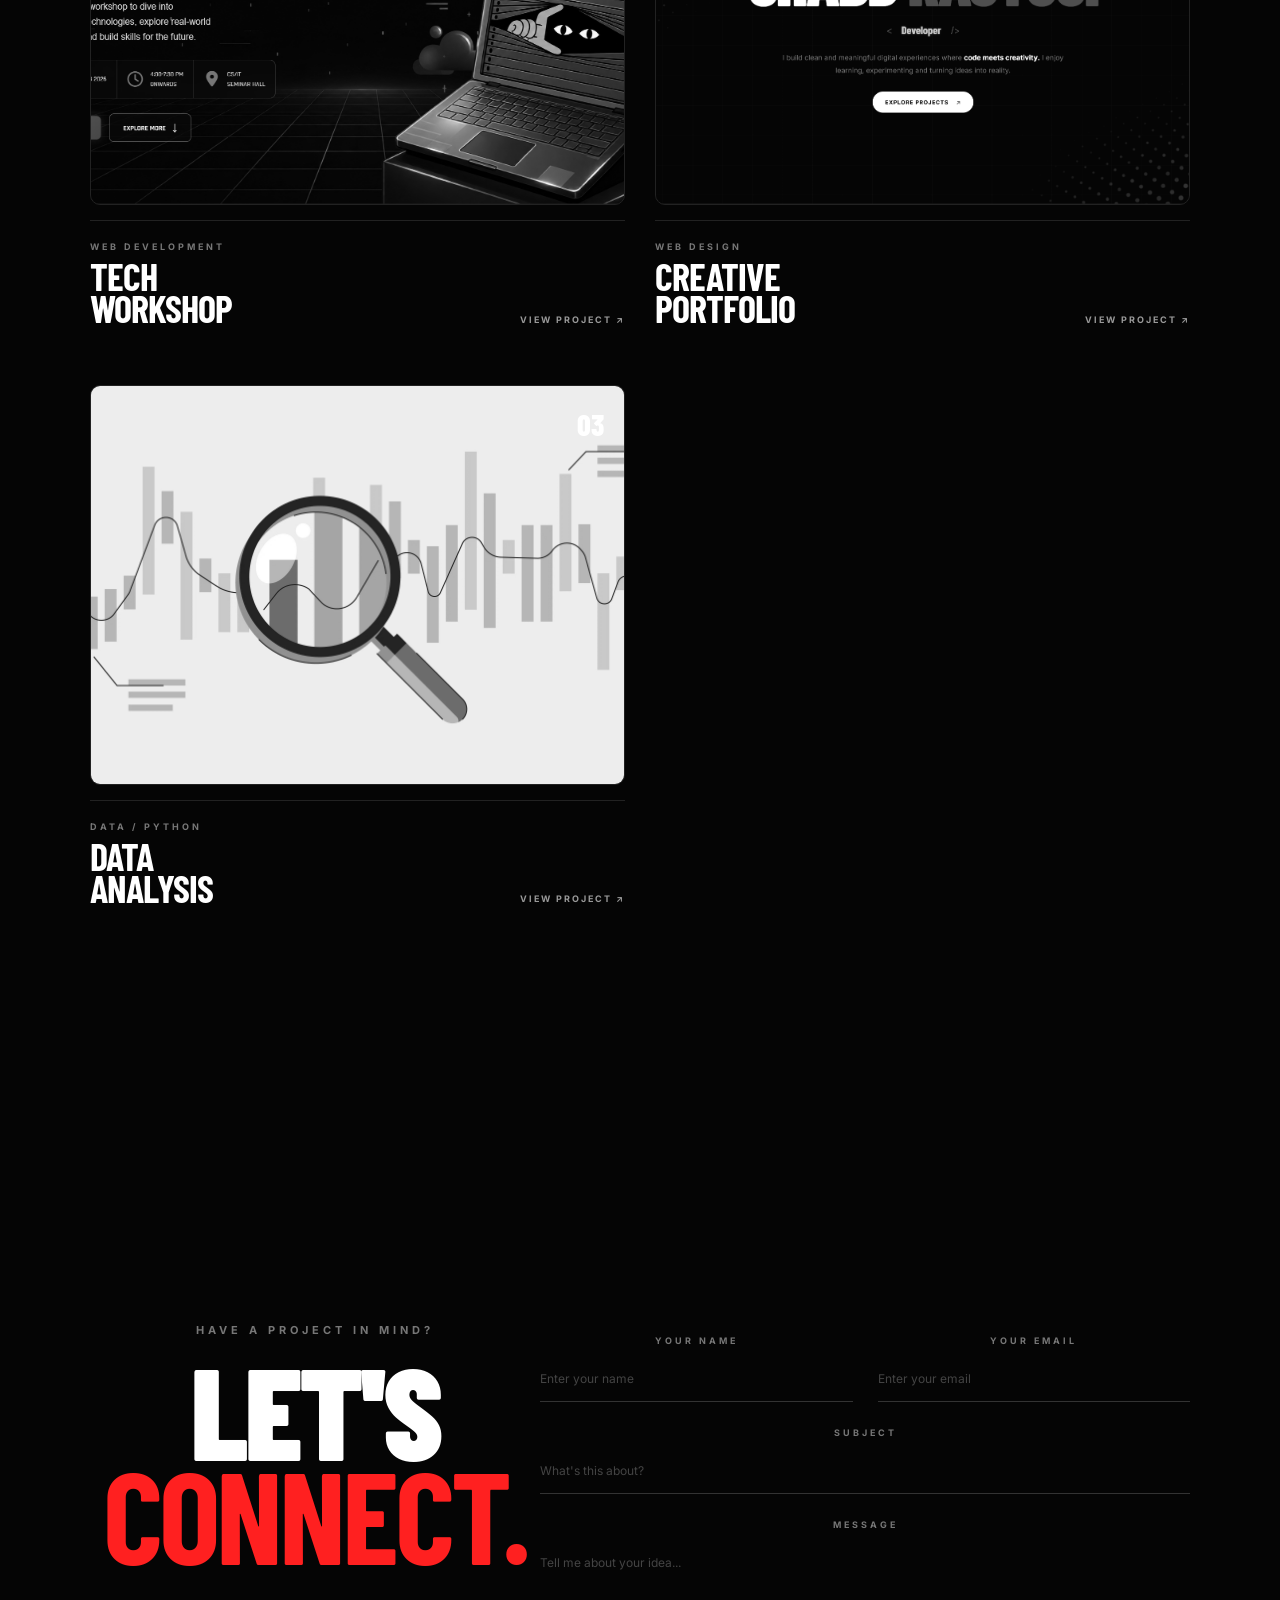
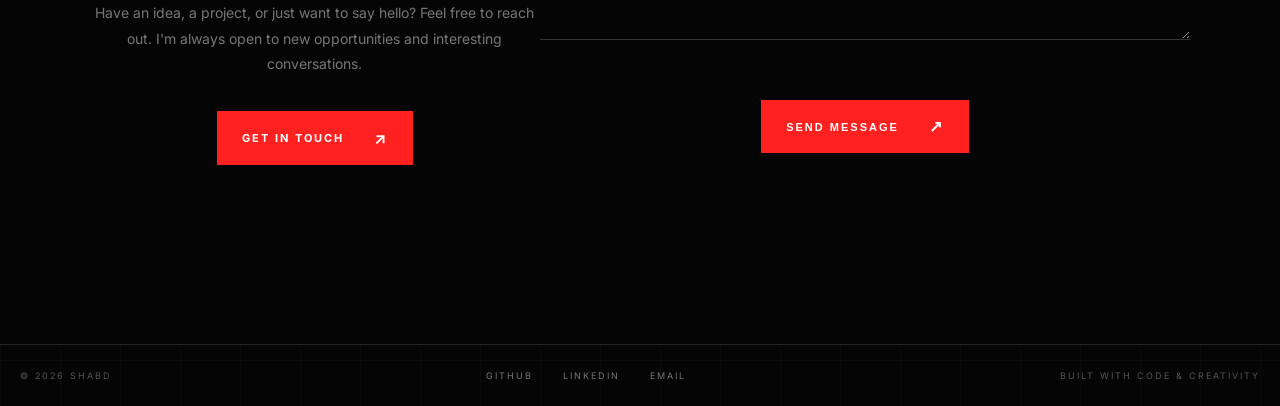
==== commit 35198d50: "adding-favicon" ====
--- a/index.html
+++ b/index.html
@@ -3,7 +3,8 @@
   <head>
     <meta charset="UTF-8" />
     <meta name="viewport" content="width=device-width, initial-scale=1.0" />
-    <title>Shabd | Portfolio</title>
+    <title>Portfolio</title>
+    <link rel="icon" href="./favicon/favicon.ico">
     <link rel="preconnect" href="https://fonts.googleapis.com" />
     <link rel="preconnect" href="https://fonts.gstatic.com" crossorigin />
     <link
@@ -14,7 +15,7 @@
   </head>
   <body>
     <header class="navbar">
-      <a href="#" class="logo">SHABD RASTOGI<span>.</span></a>
+      <a href="#" class="logo">SHABD RASTOGI</a>
 
       <nav>
         <a href="#">Home</a>
